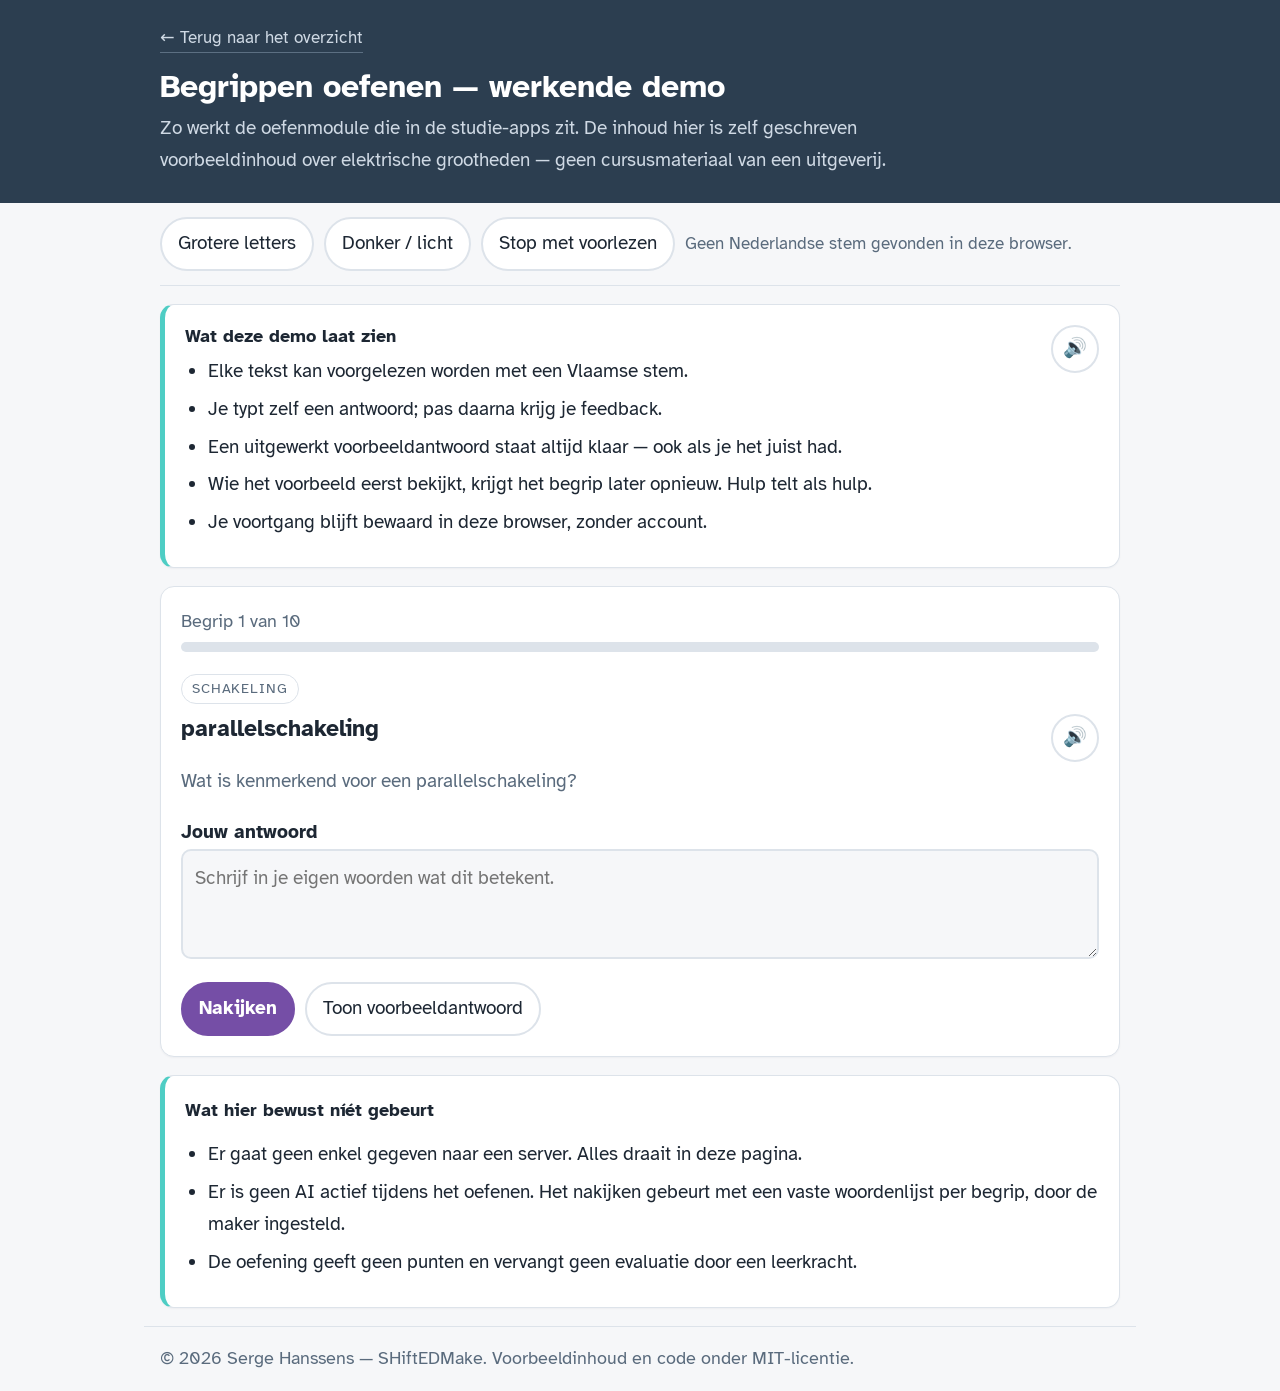
==== demos/demo-begrippen-oefenen.html @ afd26b09 "Overzichtswebsite leerondersteuning met AI Dertien voorbeelden van digitale leerhulpmiddelen, zes er" ====
<!doctype html>
<html lang="nl-BE">
<head>
<meta charset="utf-8">
<meta name="viewport" content="width=device-width, initial-scale=1">
<title>Begrippen oefenen — demo</title>
<meta name="description" content="Werkende demonstratie van een begrippendrill met voorlezen, voorbeeldantwoord en automatische herhaling. Eigen voorbeeldinhoud, geen cursusmateriaal.">
<meta name="author" content="Serge Hanssens — SHiftEDMake">
<link rel="preconnect" href="https://fonts.googleapis.com">
<link rel="preconnect" href="https://fonts.gstatic.com" crossorigin>
<link href="https://fonts.googleapis.com/css2?family=Atkinson+Hyperlegible:ital,wght@0,400;0,700;1,400&display=swap" rel="stylesheet">
<style>
:root{
  --coral:#ff6b6b; --teal:#4ecdc4; --amber:#feca57; --purple:#754ea6; --navy:#2c3e50;
  --bg:#f6f7f9; --kaart:#ffffff; --tekst:#1d2733; --zacht:#5a6b7d; --lijn:#dde3ea;
  --goed:#157f5f; --goed-bg:#e7f6f0; --hulp:#8a5a00; --hulp-bg:#fff6e0; --focus:#754ea6;
  --radius:14px;
}
@media (prefers-color-scheme: dark){
  :root:not([data-thema="licht"]){
    --bg:#131920; --kaart:#1b232d; --tekst:#eef3f8; --zacht:#a9b7c6; --lijn:#2d3945;
    --goed:#5ddcb0; --goed-bg:#11322a; --hulp:#ffcd6b; --hulp-bg:#33280d; --focus:#b79bea;
  }
}
:root[data-thema="donker"]{
  --bg:#131920; --kaart:#1b232d; --tekst:#eef3f8; --zacht:#a9b7c6; --lijn:#2d3945;
  --goed:#5ddcb0; --goed-bg:#11322a; --hulp:#ffcd6b; --hulp-bg:#33280d; --focus:#b79bea;
}
*{box-sizing:border-box}
html{-webkit-text-size-adjust:100%}
body{
  margin:0; background:var(--bg); color:var(--tekst);
  font-family:"Atkinson Hyperlegible", "Verdana", system-ui, sans-serif;
  font-size:clamp(17px,1.05rem + .2vw,20px); line-height:1.65;
}
body[data-groot="ja"]{font-size:23px; line-height:1.8}
.omhulsel{max-width:62rem; margin:0 auto; padding:0 16px}
a{color:var(--purple)} :root[data-thema="donker"] a, @media (prefers-color-scheme:dark){a{color:var(--focus)}}
:focus-visible{outline:3px solid var(--focus); outline-offset:3px; border-radius:6px}
header.kop{background:var(--navy); color:#fff; padding:22px 0 26px}
header.kop h1{margin:0 0 6px; font-size:clamp(1.4rem,1.2rem + 1.1vw,2rem); line-height:1.25}
header.kop p{margin:0; color:#cfd9e4; max-width:48rem}
.terug{display:inline-block; color:#cfd9e4; text-decoration:none; border-bottom:1px solid #5c6f82; margin-bottom:14px; font-size:.9em}
.terug:hover,.terug:focus-visible{color:#fff}
.balk{display:flex; flex-wrap:wrap; gap:10px; align-items:center; padding:14px 0; border-bottom:1px solid var(--lijn)}
button{font:inherit; cursor:pointer}
.knop{background:var(--kaart); color:var(--tekst); border:2px solid var(--lijn); border-radius:999px; padding:9px 16px; min-height:44px}
.knop:hover{border-color:var(--focus)}
.knop[aria-pressed="true"]{background:var(--focus); border-color:var(--focus); color:#fff}
.knop.hoofd{background:var(--purple); border-color:var(--purple); color:#fff; font-weight:700}
.knop.hoofd:hover{filter:brightness(1.1)}
main{padding:22px 0 60px}
.kaart{background:var(--kaart); border:1px solid var(--lijn); border-radius:var(--radius); padding:20px; margin:18px 0; box-shadow:0 1px 2px rgba(16,24,40,.04)}
.uitleg{border-left:5px solid var(--teal)}
.voortgang{display:flex; justify-content:space-between; gap:12px; flex-wrap:wrap; font-size:.92em; color:var(--zacht); margin-bottom:6px}
.staaf{height:10px; background:var(--lijn); border-radius:999px; overflow:hidden}
.staaf i{display:block; height:100%; background:var(--teal); width:0; transition:width .3s ease}
@media (prefers-reduced-motion:reduce){*{transition:none !important; animation:none !important}}
.vraagkop{display:flex; gap:12px; align-items:flex-start; justify-content:space-between}
.vraagkop h2{margin:0 0 4px; font-size:1.45rem; line-height:1.3}
.label{display:inline-block; font-size:.74em; letter-spacing:.06em; text-transform:uppercase; color:var(--zacht); border:1px solid var(--lijn); border-radius:999px; padding:2px 10px; margin-bottom:10px}
.luid{flex:0 0 auto; background:transparent; border:2px solid var(--lijn); border-radius:50%; width:48px; height:48px; font-size:1.2rem; line-height:1; display:grid; place-items:center}
.luid:hover{border-color:var(--focus)}
textarea{width:100%; min-height:110px; font:inherit; color:var(--tekst); background:var(--bg); border:2px solid var(--lijn); border-radius:10px; padding:12px; resize:vertical}
.rij{display:flex; flex-wrap:wrap; gap:10px; margin-top:12px}
.oordeel{margin-top:16px; border-radius:10px; padding:14px 16px; border:1px solid}
.oordeel.goed{background:var(--goed-bg); border-color:var(--goed); color:var(--goed)}
.oordeel.hulp{background:var(--hulp-bg); border-color:var(--hulp); color:var(--hulp)}
.oordeel p{margin:.2em 0}
.voorbeeld{margin-top:14px; background:var(--bg); border:2px dashed var(--lijn); border-radius:10px; padding:14px 16px}
.voorbeeld h3{margin:0 0 6px; font-size:1rem; text-transform:uppercase; letter-spacing:.05em; color:var(--zacht)}
.klaar{text-align:center; padding:28px 16px}
.klaar h2{margin-top:0}
ul.net{margin:.4em 0; padding-left:1.2em} ul.net li{margin:.3em 0}
footer{border-top:1px solid var(--lijn); padding:22px 0 40px; color:var(--zacht); font-size:.92em}
.weg{display:none}
</style>
</head>
<body>
<header class="kop"><div class="omhulsel">
  <a class="terug" href="../index.html">← Terug naar het overzicht</a>
  <h1>Begrippen oefenen — werkende demo</h1>
  <p>Zo werkt de oefenmodule die in de studie-apps zit. De inhoud hier is zelf geschreven voorbeeldinhoud over elektrische grootheden — geen cursusmateriaal van een uitgeverij.</p>
</div></header>

<div class="omhulsel">
  <div class="balk" role="group" aria-label="Weergave-instellingen">
    <button class="knop" id="btn-groot" aria-pressed="false">Grotere letters</button>
    <button class="knop" id="btn-thema">Donker / licht</button>
    <button class="knop" id="btn-stop">Stop met voorlezen</button>
    <span id="stem-status" style="color:var(--zacht); font-size:.88em"></span>
  </div>
</div>

<main class="omhulsel">
  <div class="kaart uitleg">
    <div class="vraagkop">
      <div>
        <h2 style="font-size:1.15rem">Wat deze demo laat zien</h2>
        <ul class="net">
          <li>Elke tekst kan voorgelezen worden met een Vlaamse stem.</li>
          <li>Je typt zelf een antwoord; pas daarna krijg je feedback.</li>
          <li>Een uitgewerkt voorbeeldantwoord staat altijd klaar — ook als je het juist had.</li>
          <li>Wie het voorbeeld eerst bekijkt, krijgt het begrip later opnieuw. Hulp telt als hulp.</li>
          <li>Je voortgang blijft bewaard in deze browser, zonder account.</li>
        </ul>
      </div>
      <button class="luid" data-lees="#uitleg-tekst" aria-label="Lees deze uitleg voor">🔊</button>
    </div>
    <span id="uitleg-tekst" class="weg">Deze demo laat zien hoe de begrippenoefening werkt. Elke tekst kan voorgelezen worden met een Vlaamse stem. Je typt zelf een antwoord en krijgt pas daarna feedback. Een uitgewerkt voorbeeldantwoord staat altijd klaar, ook als je het juist had. Wie het voorbeeld eerst bekijkt, krijgt het begrip later opnieuw, want hulp telt als hulp. Je voortgang blijft bewaard in deze browser, zonder account.</span>
  </div>

  <div class="kaart" id="paneel">
    <div class="voortgang"><span id="teller">Begrip 1 van 10</span><span id="herhaalteller"></span></div>
    <div class="staaf"><i id="staaf"></i></div>

    <div id="oefening" style="margin-top:20px">
      <span class="label" id="categorie">Basis</span>
      <div class="vraagkop">
        <h2 id="woord">—</h2>
        <button class="luid" id="lees-woord" aria-label="Lees de vraag voor">🔊</button>
      </div>
      <p id="vraagzin" style="color:var(--zacht); margin:.2em 0 1em"></p>

      <label for="antwoord" style="font-weight:700">Jouw antwoord</label>
      <textarea id="antwoord" placeholder="Schrijf in je eigen woorden wat dit betekent."></textarea>

      <div class="rij">
        <button class="knop hoofd" id="btn-na">Nakijken</button>
        <button class="knop" id="btn-voorbeeld">Toon voorbeeldantwoord</button>
        <button class="knop" id="btn-over" hidden>Volgende begrip</button>
      </div>

      <div id="oordeel" class="oordeel" hidden aria-live="polite"></div>

      <div id="voorbeeld" class="voorbeeld" hidden>
        <div class="vraagkop">
          <h3>Voorbeeldantwoord</h3>
          <button class="luid" id="lees-voorbeeld" aria-label="Lees het voorbeeldantwoord voor">🔊</button>
        </div>
        <p id="voorbeeldtekst"></p>
        <div class="rij">
          <button class="knop" id="btn-wist">Ik wist het toch — reken het als juist</button>
          <button class="knop" id="btn-nogmaals">Zet dit begrip nog eens terug</button>
        </div>
      </div>
    </div>

    <div id="klaar" class="klaar" hidden>
      <h2>Je bent rond.</h2>
      <p id="klaartekst"></p>
      <button class="knop hoofd" id="btn-opnieuw">Opnieuw beginnen</button>
    </div>
  </div>

  <div class="kaart uitleg">
    <h2 style="font-size:1.1rem; margin-top:0">Wat hier bewust níét gebeurt</h2>
    <ul class="net">
      <li>Er gaat geen enkel gegeven naar een server. Alles draait in deze pagina.</li>
      <li>Er is geen AI actief tijdens het oefenen. Het nakijken gebeurt met een vaste woordenlijst per begrip, door de maker ingesteld.</li>
      <li>De oefening geeft geen punten en vervangt geen evaluatie door een leerkracht.</li>
    </ul>
  </div>
</main>

<footer class="omhulsel">
  <p>© 2026 Serge Hanssens — SHiftEDMake. Voorbeeldinhoud en code onder MIT-licentie.</p>
</footer>

<script>
"use strict";
const BEGRIPPEN = [
  {w:"spanning", c:"Basis", vraag:"Wat is spanning, en waarin wordt ze uitgedrukt?",
   sleutels:["verschil","energie","volt"],
   voorbeeld:"Spanning is het verschil in elektrische energie tussen twee punten. Dat verschil duwt de lading door de kring. Je drukt spanning uit in volt (V)."},
  {w:"stroomsterkte", c:"Basis", vraag:"Wat is stroomsterkte, en waarin wordt ze uitgedrukt?",
   sleutels:["lading","per seconde","ampère","ampere"],
   voorbeeld:"Stroomsterkte is de hoeveelheid lading die per seconde door een doorsnede van de geleider gaat. Je drukt ze uit in ampère (A)."},
  {w:"weerstand", c:"Basis", vraag:"Wat doet een weerstand in een kring?",
   sleutels:["tegenwerkt","beperkt","ohm","moeilijk"],
   voorbeeld:"Een weerstand werkt de stroom tegen. Bij dezelfde spanning loopt er minder stroom naarmate de weerstand groter is. Je drukt weerstand uit in ohm (Ω)."},
  {w:"wet van Ohm", c:"Verband", vraag:"Welk verband legt de wet van Ohm?",
   sleutels:["u = r","u=r","spanning","stroom","weerstand"],
   voorbeeld:"De wet van Ohm legt het verband tussen spanning, stroomsterkte en weerstand: U = R · I. Ken je er twee van, dan bereken je de derde."},
  {w:"vermogen", c:"Verband", vraag:"Wat zegt het vermogen van een toestel?",
   sleutels:["per seconde","energie","watt","omzet"],
   voorbeeld:"Het vermogen zegt hoeveel energie een toestel per seconde omzet. Je drukt het uit in watt (W). In een gelijkstroomkring geldt P = U · I."},
  {w:"serieschakeling", c:"Schakeling", vraag:"Wat is kenmerkend voor een serieschakeling?",
   sleutels:["zelfde stroom","dezelfde stroom","na elkaar","één weg","een weg"],
   voorbeeld:"In een serieschakeling liggen de toestellen na elkaar op één stroomweg. Door elk toestel loopt dezelfde stroom, en de spanningen over de toestellen tellen samen op tot de bronspanning."},
  {w:"parallelschakeling", c:"Schakeling", vraag:"Wat is kenmerkend voor een parallelschakeling?",
   sleutels:["zelfde spanning","dezelfde spanning","takken","naast elkaar","splitst"],
   voorbeeld:"In een parallelschakeling staan de toestellen naast elkaar tussen dezelfde twee punten. Over elk toestel staat dezelfde spanning, en de stroom splitst zich over de takken."},
  {w:"kortsluiting", c:"Veiligheid", vraag:"Wat gebeurt er bij een kortsluiting?",
   sleutels:["weerstand","klein","grote stroom","hoge stroom","warmte"],
   voorbeeld:"Bij een kortsluiting krijgt de stroom een weg met bijna geen weerstand. De stroom wordt dan heel groot, de geleiders warmen snel op en er ontstaat brandgevaar. Daarom beveiligt een zekering of automaat de kring."},
  {w:"aarding", c:"Veiligheid", vraag:"Waarvoor dient de aarding van een toestel?",
   sleutels:["foutstroom","afvoer","veilig","metalen","behuizing"],
   voorbeeld:"De aarding verbindt metalen delen die je kunt aanraken met de aarde. Komt er door een defect spanning op de behuizing, dan vloeit die foutstroom weg langs de aarding en schakelt de beveiliging uit, zodat jij geen stroom door je lichaam krijgt."},
  {w:"rendement", c:"Verband", vraag:"Wat bedoelen we met het rendement van een toestel?",
   sleutels:["nuttig","verhouding","toegevoerd","procent","verlies"],
   voorbeeld:"Het rendement is de verhouding tussen het nuttige vermogen dat eruit komt en het toegevoerde vermogen dat erin gaat. Het verschil gaat verloren, meestal als warmte. Je schrijft het als een getal tussen 0 en 1 of als een percentage."}
];

const KEY = "shiftedmake_demo_begrippen_v1";
const $ = s => document.querySelector(s);
const norm = s => s.toLowerCase().normalize("NFD").replace(/[̀-ͯ]/g,"").replace(/[^a-z0-9= ·.]/g," ").replace(/\s+/g," ").trim();

let rij = [], i = 0, hulpGebruikt = false, beoordeeld = false;
let stats = {juist:0, methulp:0, herhaal:0};

function laad(){
  try{ const r = JSON.parse(localStorage.getItem(KEY)||"null"); if(r && r.rij) return r; }catch(e){}
  return null;
}
function bewaar(){
  try{ localStorage.setItem(KEY, JSON.stringify({rij,i,stats})); }catch(e){}
}
function schud(a){ a=a.slice(); for(let k=a.length-1;k>0;k--){const j=Math.floor(Math.random()*(k+1)); [a[k],a[j]]=[a[j],a[k]];} return a; }

function start(vers){
  const bewaard = vers ? null : laad();
  if(bewaard){ rij = bewaard.rij; i = bewaard.i; stats = bewaard.stats; }
  else { rij = schud(BEGRIPPEN.map((_,n)=>n)); i = 0; stats = {juist:0, methulp:0, herhaal:0}; }
  toon();
}

function toon(){
  $("#klaar").hidden = true; $("#oefening").hidden = false;
  if(i >= rij.length){ return rond(); }
  const b = BEGRIPPEN[rij[i]];
  hulpGebruikt = false; beoordeeld = false;
  $("#categorie").textContent = b.c;
  $("#woord").textContent = b.w;
  $("#vraagzin").textContent = b.vraag;
  $("#antwoord").value = ""; $("#antwoord").disabled = false;
  $("#oordeel").hidden = true; $("#voorbeeld").hidden = true;
  $("#btn-over").hidden = true; $("#btn-na").hidden = false;
  $("#btn-voorbeeld").textContent = "Toon voorbeeldantwoord";
  $("#voorbeeldtekst").textContent = b.voorbeeld;
  $("#teller").textContent = `Begrip ${i+1} van ${rij.length}`;
  $("#herhaalteller").textContent = stats.herhaal ? `${stats.herhaal} keer teruggezet om te herhalen` : "";
  $("#staaf").style.width = Math.round(i/rij.length*100) + "%";
  bewaar();
}

function nakijken(){
  const b = BEGRIPPEN[rij[i]];
  const tekst = norm($("#antwoord").value);
  if(tekst.length < 3){
    melding("hulp", "Schrijf eerst zelf iets. Ook een halve zin telt — daarna kijken we na.");
    return;
  }
  const raak = b.sleutels.filter(k => tekst.includes(norm(k)));
  const goed = raak.length >= 2 || (b.sleutels.length < 3 && raak.length >= 1);
  beoordeeld = true;
  $("#btn-na").hidden = true; $("#btn-over").hidden = false; $("#antwoord").disabled = true;
  $("#voorbeeld").hidden = false;
  if(goed && !hulpGebruikt){
    stats.juist++;
    melding("goed", "Dat klopt. Lees het voorbeeldantwoord er toch even bij — dan zie je hoe je het nog korter kunt zeggen.");
  } else if(goed && hulpGebruikt){
    stats.methulp++;
    melding("hulp", "Juist, maar je hebt het voorbeeld er eerst bij genomen. Dit begrip komt straks nog een keer terug.");
    terugzetten();
  } else {
    melding("hulp", "Nog niet volledig. Dit is een vakbegrip, dus het gaat om de juiste woorden, niet om jouw manier van schrijven. Lees het voorbeeld, zeg het daarna hardop in je eigen woorden.");
    terugzetten();
  }
  bewaar();
}

function terugzetten(){
  const plek = Math.min(rij.length, i + 3 + Math.floor(Math.random()*2));
  rij.splice(plek, 0, rij[i]);
  stats.herhaal++;
  $("#herhaalteller").textContent = `${stats.herhaal} keer teruggezet om te herhalen`;
}

function melding(soort, tekst){
  const o = $("#oordeel");
  o.className = "oordeel " + soort;
  o.textContent = tekst;
  o.hidden = false;
}

function rond(){
  $("#oefening").hidden = true; $("#klaar").hidden = false;
  $("#staaf").style.width = "100%";
  $("#teller").textContent = "Alle begrippen gehad";
  $("#herhaalteller").textContent = "";
  $("#klaartekst").textContent =
    `Zelfstandig juist: ${stats.juist}. Juist met hulp van het voorbeeld: ${stats.methulp}. ` +
    `Begrippen die daardoor opnieuw aan bod kwamen: ${stats.herhaal}. ` +
    `Alleen de eerste groep telt als "ken ik".`;
  try{ localStorage.removeItem(KEY); }catch(e){}
}

/* ---- voorlezen ---- */
let stem = null;
function kiesStem(){
  const lijst = speechSynthesis.getVoices();
  stem = lijst.find(v=>v.lang==="nl-BE") || lijst.find(v=>v.lang && v.lang.startsWith("nl")) || null;
  $("#stem-status").textContent = stem ? ("Voorleesstem: " + stem.name) : "Geen Nederlandse stem gevonden in deze browser.";
}
function lees(tekst){
  if(!("speechSynthesis" in window)) return;
  speechSynthesis.cancel();
  const u = new SpeechSynthesisUtterance(tekst);
  u.lang = "nl-BE"; u.rate = 0.95;
  if(stem) u.voice = stem;
  speechSynthesis.speak(u);
}
if("speechSynthesis" in window){
  kiesStem();
  speechSynthesis.onvoiceschanged = kiesStem;
} else {
  $("#stem-status").textContent = "Deze browser kan geen tekst voorlezen.";
}

/* ---- bediening ---- */
document.querySelectorAll("[data-lees]").forEach(b=>{
  b.addEventListener("click", ()=> lees(document.querySelector(b.dataset.lees).textContent));
});
$("#lees-woord").addEventListener("click", ()=>{
  const b = BEGRIPPEN[rij[i]];
  lees(b.w + ". " + b.vraag);
});
$("#lees-voorbeeld").addEventListener("click", ()=> lees($("#voorbeeldtekst").textContent));
$("#btn-stop").addEventListener("click", ()=>{ if("speechSynthesis" in window) speechSynthesis.cancel(); });
$("#btn-na").addEventListener("click", nakijken);
$("#btn-over").addEventListener("click", ()=>{ i++; toon(); });
$("#btn-opnieuw").addEventListener("click", ()=> start(true));
$("#btn-voorbeeld").addEventListener("click", ()=>{
  const v = $("#voorbeeld");
  if(v.hidden){
    v.hidden = false;
    if(!beoordeeld){
      hulpGebruikt = true;
      melding("hulp", "Je bekijkt het voorbeeld vóór je eigen antwoord. Dat mag, maar het telt als hulp: dit begrip komt straks opnieuw.");
    }
    $("#btn-voorbeeld").textContent = "Verberg voorbeeldantwoord";
    v.scrollIntoView({block:"nearest"});
  } else {
    v.hidden = true;
    $("#btn-voorbeeld").textContent = "Toon voorbeeldantwoord";
  }
});
$("#btn-wist").addEventListener("click", ()=>{
  if(!beoordeeld){ melding("hulp","Kijk eerst je eigen antwoord na."); return; }
  melding("goed","Genoteerd als zelfcontrole. Het begrip komt toch nog één keer terug — zo weet je zeker dat het blijft zitten.");
});
$("#btn-nogmaals").addEventListener("click", ()=>{
  terugzetten();
  melding("hulp","Teruggezet. Je krijgt dit begrip straks opnieuw.");
  bewaar();
});
$("#btn-groot").addEventListener("click", e=>{
  const aan = document.body.dataset.groot === "ja";
  document.body.dataset.groot = aan ? "nee" : "ja";
  e.currentTarget.setAttribute("aria-pressed", String(!aan));
});
$("#btn-thema").addEventListener("click", ()=>{
  const nu = document.documentElement.dataset.thema;
  const donker = window.matchMedia("(prefers-color-scheme: dark)").matches;
  document.documentElement.dataset.thema = nu ? (nu === "donker" ? "licht" : "donker") : (donker ? "licht" : "donker");
});
document.addEventListener("keydown", e=>{
  if(e.key === "Enter" && (e.ctrlKey || e.metaKey)){
    e.preventDefault();
    if(!$("#btn-na").hidden) nakijken(); else $("#btn-over").click();
  }
});
start(false);
</script>
</body>
</html>
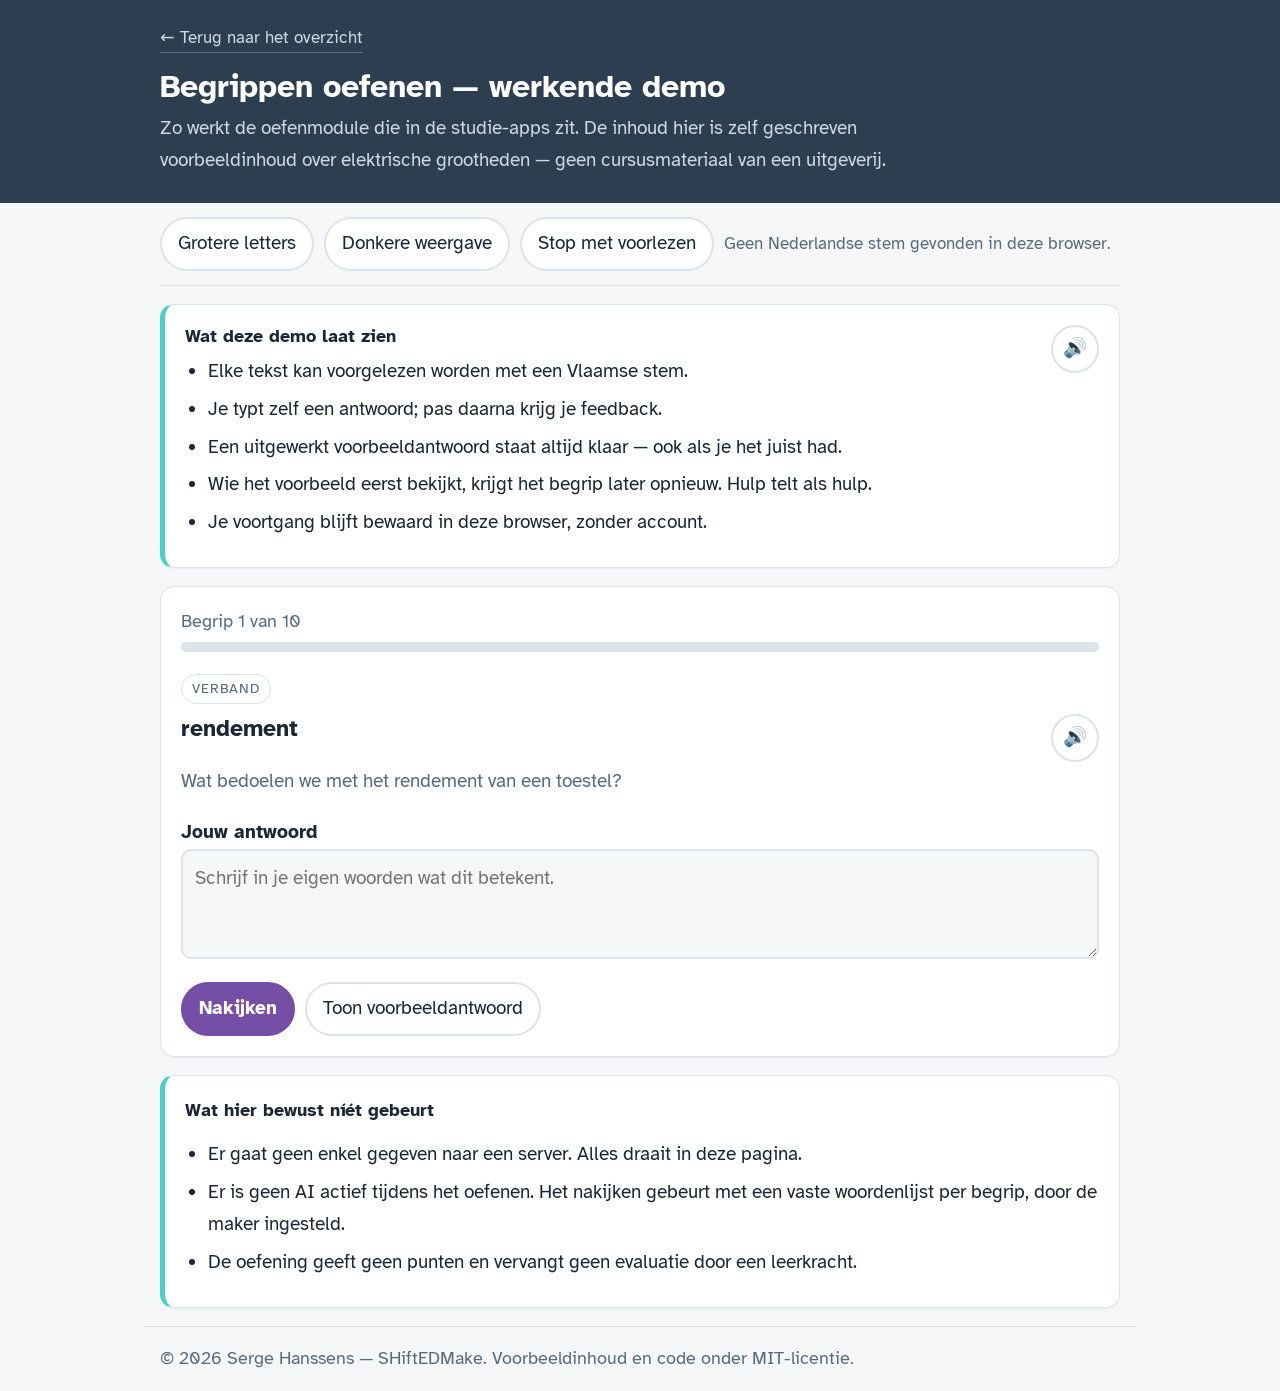
==== commit cca639bc: "Fix dark-theme CSS and accessibility states in Begrippen demo and overview" ====
--- a/demos/demo-begrippen-oefenen.html
+++ b/demos/demo-begrippen-oefenen.html
@@ -13,20 +13,21 @@
 :root{
   --coral:#ff6b6b; --teal:#4ecdc4; --amber:#feca57; --purple:#754ea6; --navy:#2c3e50;
   --bg:#f6f7f9; --kaart:#ffffff; --tekst:#1d2733; --zacht:#5a6b7d; --lijn:#dde3ea;
-  --goed:#157f5f; --goed-bg:#e7f6f0; --hulp:#8a5a00; --hulp-bg:#fff6e0; --focus:#754ea6;
+  --goed:#147557; --goed-bg:#e7f6f0; --hulp:#8a5a00; --hulp-bg:#fff6e0; --focus:#754ea6; --actief-tekst:#fff;
   --radius:14px;
 }
 @media (prefers-color-scheme: dark){
   :root:not([data-thema="licht"]){
     --bg:#131920; --kaart:#1b232d; --tekst:#eef3f8; --zacht:#a9b7c6; --lijn:#2d3945;
-    --goed:#5ddcb0; --goed-bg:#11322a; --hulp:#ffcd6b; --hulp-bg:#33280d; --focus:#b79bea;
+    --goed:#5ddcb0; --goed-bg:#11322a; --hulp:#ffcd6b; --hulp-bg:#33280d; --focus:#b79bea; --actief-tekst:#131920;
   }
 }
 :root[data-thema="donker"]{
   --bg:#131920; --kaart:#1b232d; --tekst:#eef3f8; --zacht:#a9b7c6; --lijn:#2d3945;
-  --goed:#5ddcb0; --goed-bg:#11322a; --hulp:#ffcd6b; --hulp-bg:#33280d; --focus:#b79bea;
+  --goed:#5ddcb0; --goed-bg:#11322a; --hulp:#ffcd6b; --hulp-bg:#33280d; --focus:#b79bea; --actief-tekst:#131920;
 }
 *{box-sizing:border-box}
+[hidden]{display:none !important}
 html{-webkit-text-size-adjust:100%}
 body{
   margin:0; background:var(--bg); color:var(--tekst);
@@ -35,8 +36,9 @@
 }
 body[data-groot="ja"]{font-size:23px; line-height:1.8}
 .omhulsel{max-width:62rem; margin:0 auto; padding:0 16px}
-a{color:var(--purple)} :root[data-thema="donker"] a, @media (prefers-color-scheme:dark){a{color:var(--focus)}}
+a{color:var(--focus)}
 :focus-visible{outline:3px solid var(--focus); outline-offset:3px; border-radius:6px}
+header.kop :focus-visible{outline-color:#feca57}
 header.kop{background:var(--navy); color:#fff; padding:22px 0 26px}
 header.kop h1{margin:0 0 6px; font-size:clamp(1.4rem,1.2rem + 1.1vw,2rem); line-height:1.25}
 header.kop p{margin:0; color:#cfd9e4; max-width:48rem}
@@ -46,7 +48,7 @@
 button{font:inherit; cursor:pointer}
 .knop{background:var(--kaart); color:var(--tekst); border:2px solid var(--lijn); border-radius:999px; padding:9px 16px; min-height:44px}
 .knop:hover{border-color:var(--focus)}
-.knop[aria-pressed="true"]{background:var(--focus); border-color:var(--focus); color:#fff}
+.knop[aria-pressed="true"]{background:var(--focus); border-color:var(--focus); color:var(--actief-tekst)}
 .knop.hoofd{background:var(--purple); border-color:var(--purple); color:#fff; font-weight:700}
 .knop.hoofd:hover{filter:brightness(1.1)}
 main{padding:22px 0 60px}
@@ -86,9 +88,9 @@
 <div class="omhulsel">
   <div class="balk" role="group" aria-label="Weergave-instellingen">
     <button class="knop" id="btn-groot" aria-pressed="false">Grotere letters</button>
-    <button class="knop" id="btn-thema">Donker / licht</button>
+    <button class="knop" id="btn-thema" aria-pressed="false">Donkere weergave</button>
     <button class="knop" id="btn-stop">Stop met voorlezen</button>
-    <span id="stem-status" style="color:var(--zacht); font-size:.88em"></span>
+    <span id="stem-status" role="status" style="color:var(--zacht); font-size:.88em"></span>
   </div>
 </div>
 
@@ -117,21 +119,21 @@
     <div id="oefening" style="margin-top:20px">
       <span class="label" id="categorie">Basis</span>
       <div class="vraagkop">
-        <h2 id="woord">—</h2>
+        <h2 id="woord" tabindex="-1">—</h2>
         <button class="luid" id="lees-woord" aria-label="Lees de vraag voor">🔊</button>
       </div>
       <p id="vraagzin" style="color:var(--zacht); margin:.2em 0 1em"></p>
 
       <label for="antwoord" style="font-weight:700">Jouw antwoord</label>
-      <textarea id="antwoord" placeholder="Schrijf in je eigen woorden wat dit betekent."></textarea>
+      <textarea id="antwoord" aria-describedby="vraagzin" placeholder="Schrijf in je eigen woorden wat dit betekent."></textarea>
 
       <div class="rij">
         <button class="knop hoofd" id="btn-na">Nakijken</button>
-        <button class="knop" id="btn-voorbeeld">Toon voorbeeldantwoord</button>
+        <button class="knop" id="btn-voorbeeld" aria-controls="voorbeeld" aria-expanded="false">Toon voorbeeldantwoord</button>
         <button class="knop" id="btn-over" hidden>Volgende begrip</button>
       </div>
 
-      <div id="oordeel" class="oordeel" hidden aria-live="polite"></div>
+      <div id="oordeel" role="status" aria-atomic="true"></div>
 
       <div id="voorbeeld" class="voorbeeld" hidden>
         <div class="vraagkop">
@@ -140,14 +142,14 @@
         </div>
         <p id="voorbeeldtekst"></p>
         <div class="rij">
-          <button class="knop" id="btn-wist">Ik wist het toch — reken het als juist</button>
+          <button class="knop" id="btn-wist">Ik wist het toch — noteer zelfcontrole</button>
           <button class="knop" id="btn-nogmaals">Zet dit begrip nog eens terug</button>
         </div>
       </div>
     </div>
 
     <div id="klaar" class="klaar" hidden>
-      <h2>Je bent rond.</h2>
+      <h2 id="klaarkop" tabindex="-1">Je bent rond.</h2>
       <p id="klaartekst"></p>
       <button class="knop hoofd" id="btn-opnieuw">Opnieuw beginnen</button>
     </div>
@@ -225,7 +227,7 @@
   toon();
 }
 
-function toon(){
+function toon(verplaatsFocus = false){
   $("#klaar").hidden = true; $("#oefening").hidden = false;
   if(i >= rij.length){ return rond(); }
   const b = BEGRIPPEN[rij[i]];
@@ -234,7 +236,8 @@
   $("#woord").textContent = b.w;
   $("#vraagzin").textContent = b.vraag;
   $("#antwoord").value = ""; $("#antwoord").disabled = false;
-  $("#oordeel").hidden = true; $("#voorbeeld").hidden = true;
+  $("#oordeel").textContent = ""; $("#oordeel").className = ""; $("#voorbeeld").hidden = true;
+  $("#btn-voorbeeld").setAttribute("aria-expanded", "false");
   $("#btn-over").hidden = true; $("#btn-na").hidden = false;
   $("#btn-voorbeeld").textContent = "Toon voorbeeldantwoord";
   $("#voorbeeldtekst").textContent = b.voorbeeld;
@@ -242,6 +245,7 @@
   $("#herhaalteller").textContent = stats.herhaal ? `${stats.herhaal} keer teruggezet om te herhalen` : "";
   $("#staaf").style.width = Math.round(i/rij.length*100) + "%";
   bewaar();
+  if(verplaatsFocus) $("#woord").focus();
 }
 
 function nakijken(){
@@ -256,15 +260,18 @@
   beoordeeld = true;
   $("#btn-na").hidden = true; $("#btn-over").hidden = false; $("#antwoord").disabled = true;
   $("#voorbeeld").hidden = false;
+  $("#btn-voorbeeld").setAttribute("aria-expanded", "true");
+  $("#btn-voorbeeld").textContent = "Verberg voorbeeldantwoord";
+  $("#btn-over").focus();
   if(goed && !hulpGebruikt){
     stats.juist++;
-    melding("goed", "Dat klopt. Lees het voorbeeldantwoord er toch even bij — dan zie je hoe je het nog korter kunt zeggen.");
+    melding("goed", "Er zijn voldoende trefwoorden herkend. Vergelijk je antwoord met het voorbeeld: deze controle beoordeelt de betekenis niet.");
   } else if(goed && hulpGebruikt){
     stats.methulp++;
-    melding("hulp", "Juist, maar je hebt het voorbeeld er eerst bij genomen. Dit begrip komt straks nog een keer terug.");
+    melding("hulp", "Er zijn voldoende trefwoorden herkend, maar je hebt het voorbeeld er eerst bij genomen. Dit begrip komt straks nog een keer terug.");
     terugzetten();
   } else {
-    melding("hulp", "Nog niet volledig. Dit is een vakbegrip, dus het gaat om de juiste woorden, niet om jouw manier van schrijven. Lees het voorbeeld, zeg het daarna hardop in je eigen woorden.");
+    melding("hulp", "Er zijn onvoldoende trefwoorden herkend. Dat betekent niet automatisch dat je antwoord fout is. Lees het voorbeeld, zeg het daarna hardop in je eigen woorden.");
     terugzetten();
   }
   bewaar();
@@ -293,6 +300,7 @@
     `Zelfstandig juist: ${stats.juist}. Juist met hulp van het voorbeeld: ${stats.methulp}. ` +
     `Begrippen die daardoor opnieuw aan bod kwamen: ${stats.herhaal}. ` +
     `Alleen de eerste groep telt als "ken ik".`;
+  $("#klaarkop").focus();
   try{ localStorage.removeItem(KEY); }catch(e){}
 }
 
@@ -329,8 +337,8 @@
 $("#lees-voorbeeld").addEventListener("click", ()=> lees($("#voorbeeldtekst").textContent));
 $("#btn-stop").addEventListener("click", ()=>{ if("speechSynthesis" in window) speechSynthesis.cancel(); });
 $("#btn-na").addEventListener("click", nakijken);
-$("#btn-over").addEventListener("click", ()=>{ i++; toon(); });
-$("#btn-opnieuw").addEventListener("click", ()=> start(true));
+$("#btn-over").addEventListener("click", ()=>{ i++; toon(true); });
+$("#btn-opnieuw").addEventListener("click", ()=>{ start(true); if(!$("#oefening").hidden) $("#woord").focus(); });
 $("#btn-voorbeeld").addEventListener("click", ()=>{
   const v = $("#voorbeeld");
   if(v.hidden){
@@ -345,6 +353,7 @@
     v.hidden = true;
     $("#btn-voorbeeld").textContent = "Toon voorbeeldantwoord";
   }
+  $("#btn-voorbeeld").setAttribute("aria-expanded", String(!v.hidden));
 });
 $("#btn-wist").addEventListener("click", ()=>{
   if(!beoordeeld){ melding("hulp","Kijk eerst je eigen antwoord na."); return; }
@@ -364,7 +373,15 @@
   const nu = document.documentElement.dataset.thema;
   const donker = window.matchMedia("(prefers-color-scheme: dark)").matches;
   document.documentElement.dataset.thema = nu ? (nu === "donker" ? "licht" : "donker") : (donker ? "licht" : "donker");
-});
+  werkThemaknopBij();
+});
+function werkThemaknopBij(){
+  const thema = document.documentElement.dataset.thema;
+  const donker = thema ? thema === "donker" : window.matchMedia("(prefers-color-scheme: dark)").matches;
+  $("#btn-thema").setAttribute("aria-pressed", String(donker));
+}
+window.matchMedia("(prefers-color-scheme: dark)").addEventListener("change", werkThemaknopBij);
+werkThemaknopBij();
 document.addEventListener("keydown", e=>{
   if(e.key === "Enter" && (e.ctrlKey || e.metaKey)){
     e.preventDefault();
